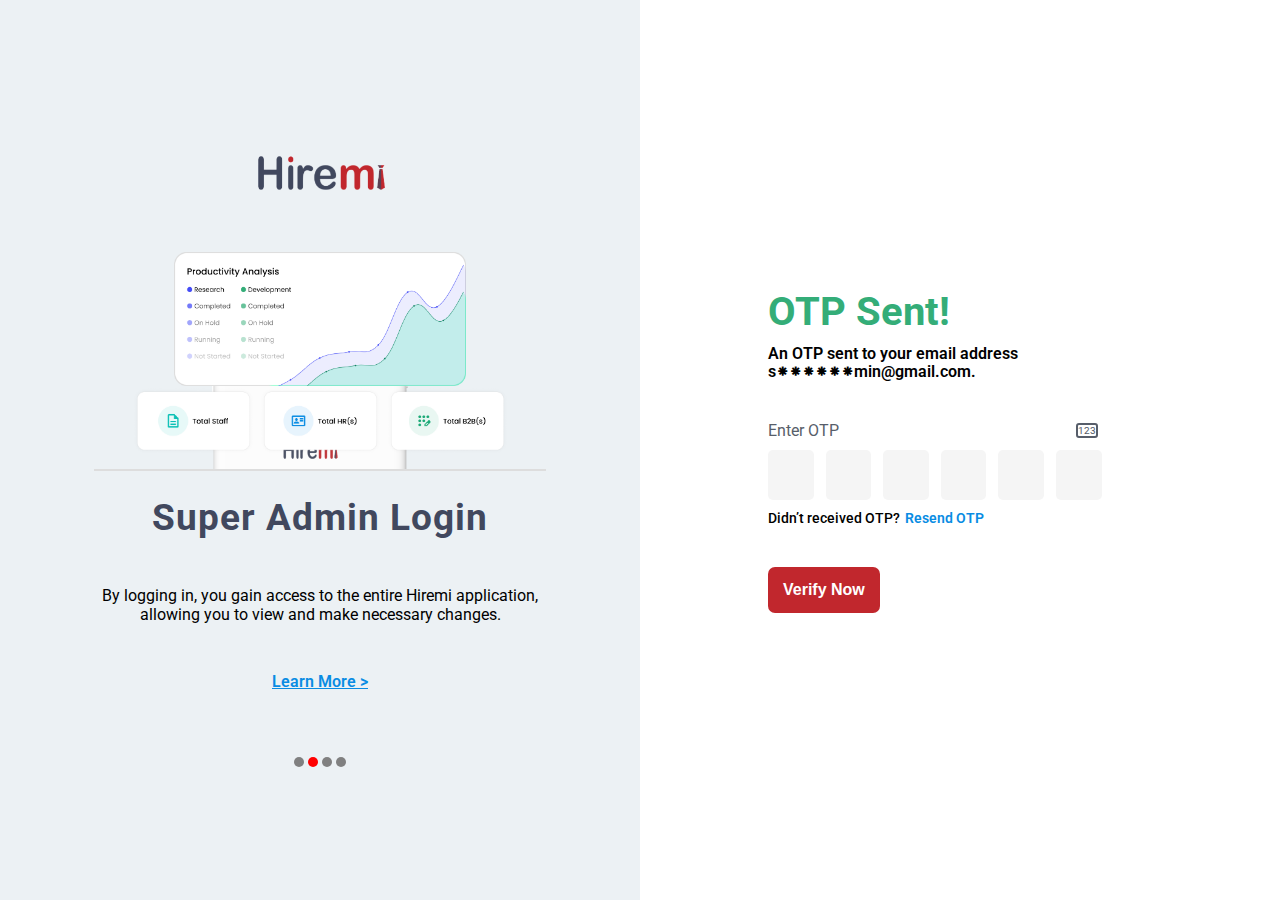
==== 02_otp page/index.html @ 41d7c72b "first commit" ====
<!DOCTYPE html>
<html lang="en">

<head>
    <meta charset="UTF-8">
    <meta name="viewport" content="width=device-width, initial-scale=1.0">
    <title>Document</title>
    <link rel="stylesheet" href="style.css">
</head>

<body>
    <section id="otp-page">
        <div class="otp-page-container">

            <div class="otp-page-img"> <!-- img -->

                <div class="otp-page-img-content">
                    <div class="company-logo">
                        <img src="images/logo.png" alt="">
                    </div>

                    <div class="info-img-container">
                        <img src="images/otp-image-main.png" alt="" id="otp-main-img">
                        <div class="img-container">
                            <img src="images/otp-img-1.png" alt="">
                            <img src="images/otp-img-2.png" alt="">
                            <img src="images/otp-img-3.png" alt="">
                        </div>
                    </div>

                    <div class="content">
                        <h1>Super Admin Login </h1>
                        <p>By logging in, you gain access to the entire Hiremi application, allowing you to view and
                            make
                            necessary changes.</p>
                        <a href="">Learn More ></a>
                    </div>


                    <div class="dot-container">
                        <div class="dot"></div>
                        <div class="dot" style="background-color: red;"></div>
                        <div class="dot"></div>
                        <div class="dot"></div>
                    </div>
                </div>

            </div>



            <div class="otp-form">
                <div class="otp-form-container">

                    <div class="otp-form-message">
                        <h1>OTP Sent!</h1>
                        <p>An OTP sent to your email address s⁕⁕⁕⁕⁕⁕min@gmail.com.</p>
                    </div>

                    <div class="otp-input-container">
                        <div class="enter-otp-text">
                            <p>Enter OTP</p> <span>123</span>
                        </div>
                        <div class="otp-input-box">
                            <span><input type="text" maxlength="1"></span>
                            <span><input type="text" maxlength="1"></span>
                            <span><input type="text" maxlength="1"></span>
                            <span><input type="text" maxlength="1"></span>
                            <span><input type="text" maxlength="1"></span>
                            <span><input type="text" maxlength="1"></span>

                        </div>
                        <div class="resend-otp-box">
                            <p>Didn’t received OTP?</p>
                            <a href="">Resend OTP</a>
                        </div>
                    </div>

                    <button id="verify-btn">Verify Now</button>

                </div>
            </div>
        </div>
    </section>

</body>

</html>
---- 02_otp page/style.css ----
@import url('https://fonts.googleapis.com/css2?family=Noto+Sans:ital,wght@0,100..900;1,100..900&family=Roboto&display=swap');

* {
    margin: 0;
    padding: 0;
    box-sizing: border-box;
}

body {
    max-width: 100vw;
}

.otp-page-container {
    width: 100%;
    height: 100vh;
    background-color: #ECF1F4;
    font-family: "Roboto", sans-serif;
    font-weight: 400;
    font-style: normal;
    display: flex;
    align-items: center;
    justify-content: space-around;

}

.otp-page-img {
    padding: 40px 40px;
    width: 50%;
    height: 100%;
    display: flex;
    flex-direction: column;
    justify-content: center;
    align-items: center;
}

.otp-page-img-content {
    width: 95%;
    height: 100%;
    background-image: url("images/mobile.png");

    background-position: center;
    background-size: contain;
    background-repeat: no-repeat;
    display: flex;
    align-items: center;
    flex-direction: column;
    justify-content: center;
    background-color: #ECF1F4;
}

.company-logo {
    padding-top: 20px;
}

.company-logo img {
    width: 130px;
}

#otp-main-img {
    width: 55%;
}

.img-container img {
    width: 123px;
}

.info-img-container {
    display: flex;
    align-items: center;
    flex-direction: column;
    justify-content: center;
    margin: 50px 0px 10px 0px;
}

.content {
    border-top: 2px solid #DDDDDD;
    width: 85%;
    height: 30%;
    display: flex;
    background-color: #ECF1F4;
    align-items: center;
    flex-direction: column;
    justify-content: space-around;
}

.content h1 {
    font-size: 2.33rem;
    color: #41485E;
    letter-spacing: 1px;
}

.content p {
    font-size: 1rem;
    text-align: center;
}

.content a {
    color: #098CE3;
    font-weight: 600;
}

.dot-container {
    width: 80%;
    display: flex;
    align-items: center;
    justify-content: center;
    padding-top: 40px;

}

.dot-container div {
    width: 10px;
    height: 10px;
    background-color: gray;
    margin: 2px 2px;
    border-radius: 50%;
    cursor: pointer;
}

.active {
    background-color: red;
}

@media screen and (max-width: 768px) {
    .otp-page-img {
        /* width: 100%; */
        height: 100%;
        border-right: none;
        border-bottom: 2px solid red;
    }

    .otp-page-img-content {
        padding: 10px;
    }

    .content h1 {
        font-size: 2rem;
    }

    .content p {
        font-size: 2rem;
    }

    .img-container img {
        width: 50%;
        max-width: 80px;
    }
}

@media screen and (max-width: 480px) {
    .content h1 {
        font-size: 1.2rem;
    }

    .content p {
        font-size: 0.9rem;
        width: 60%;
    }

    .dot-container div {
        width: 8px;
        height: 8px;
    }

    .company-logo img {
        width: 100px;
    }

    .img-container img {
        width: 30%;
        max-width: 60px;
    }
}


/* otp section css */
.otp-form {
    width: 50%;
    height: 100%;
    display: flex;
    align-items: center;
    justify-content: center;
    flex-direction: column;
    background-color: white;
    font-family: "Roboto", sans-serif;
    font-weight: 400;
    font-style: normal;
}

.otp-form-container {
    width: 60%;
    height: 55%;
    display: flex;
    flex-direction: column;
    align-items: baseline;
    justify-content: center;
}

.otp-form-message h1 {
    margin: 00px 0px 10px 0px;
    font-size: 2.5rem;
    color: #34AD78;
}

.otp-form-message p {
    font-size: 0.97rem;
    font-weight: 600;
}



.enter-otp-text {
    width: 95%;
    display: flex;
    align-items: center;
    justify-content: space-between;
    font-size: 1rem;
    margin: 0px 0px 10px 0px;
    color: #575E6A;
}

.enter-otp-text span {
    outline: 2px solid #575E6A;
    font-size: 0.6rem;
    border-radius: 1px;
}

.otp-input-container {
    margin: 40px 0px;
    max-width: 90%;
}

.otp-input-box {
    width: 100%;
    display: flex;
    align-items: center;
    justify-content: left;
    margin: 0px 0px 10px 0px;
}

.otp-input-box span {
    width: 50px;
    height: 50px;
    background-color: #F5F5F5;
    margin-right: 12px;
    display: flex;
    align-items: center;
    justify-content: center;
    border-radius: 5px;
    cursor: pointer;

}

.otp-input-box span input {
    width: 50%;
    height: 80%;
    padding-left: 5px;
    font-size: 1.8rem;
    background-color: transparent;
    outline: none;
    border: none;
    color: #34AD78;
}

.resend-otp-box {
    width: 70%;
    display: flex;
}

.resend-otp-box p {
    font-size: 0.9rem;
    font-weight: 500;
}

.resend-otp-box a {
    font-size: 0.9rem;
    color: #098CE3;
    font-weight: 600;
    margin-left: 5px;
    text-decoration: none;
}

#verify-btn {
    font-size: 1rem;
    padding: 14px 15px;
    font-weight: 600;
    background-color: #C1272D;
    color: white;
    border-radius: 7px;
    border: none;
    cursor: pointer;
    transition: background 0.2s ease-in;
}

#verify-btn:hover {
    outline: 2px solid #C1272D;
    background-color: transparent;
    color: #C1272D;
}
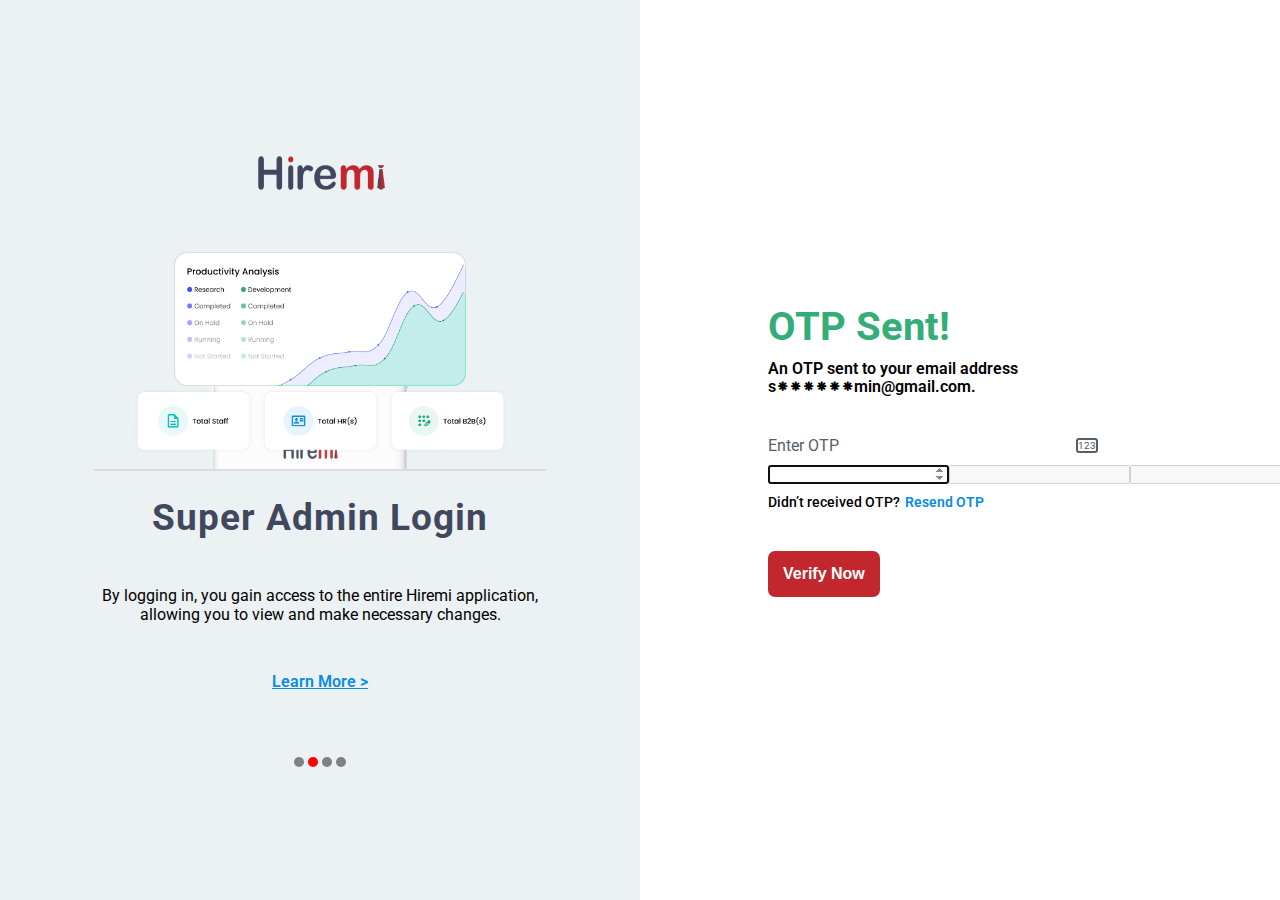
==== commit 75036602: "otp problem is solved now" ====
--- a/02_otp page/index.html
+++ b/02_otp page/index.html
@@ -62,14 +62,14 @@
                             <p>Enter OTP</p> <span>123</span>
                         </div>
                         <div class="otp-input-box">
-                            <span><input type="text" maxlength="1"></span>
-                            <span><input type="text" maxlength="1"></span>
-                            <span><input type="text" maxlength="1"></span>
-                            <span><input type="text" maxlength="1"></span>
-                            <span><input type="text" maxlength="1"></span>
-                            <span><input type="text" maxlength="1"></span>
+                            <input type="number" >
+                            <input type="number" disabled>
+                            <input type="number" disabled>
+                            <input type="number" disabled>
+                            <input type="number" disabled>
+                            <input type="number" disabled>
+                        </div>
 
-                        </div>
                         <div class="resend-otp-box">
                             <p>Didn’t received OTP?</p>
                             <a href="">Resend OTP</a>
@@ -83,6 +83,8 @@
         </div>
     </section>
 
+
+    <script src="script.js" defer></script>
 </body>
 
 </html>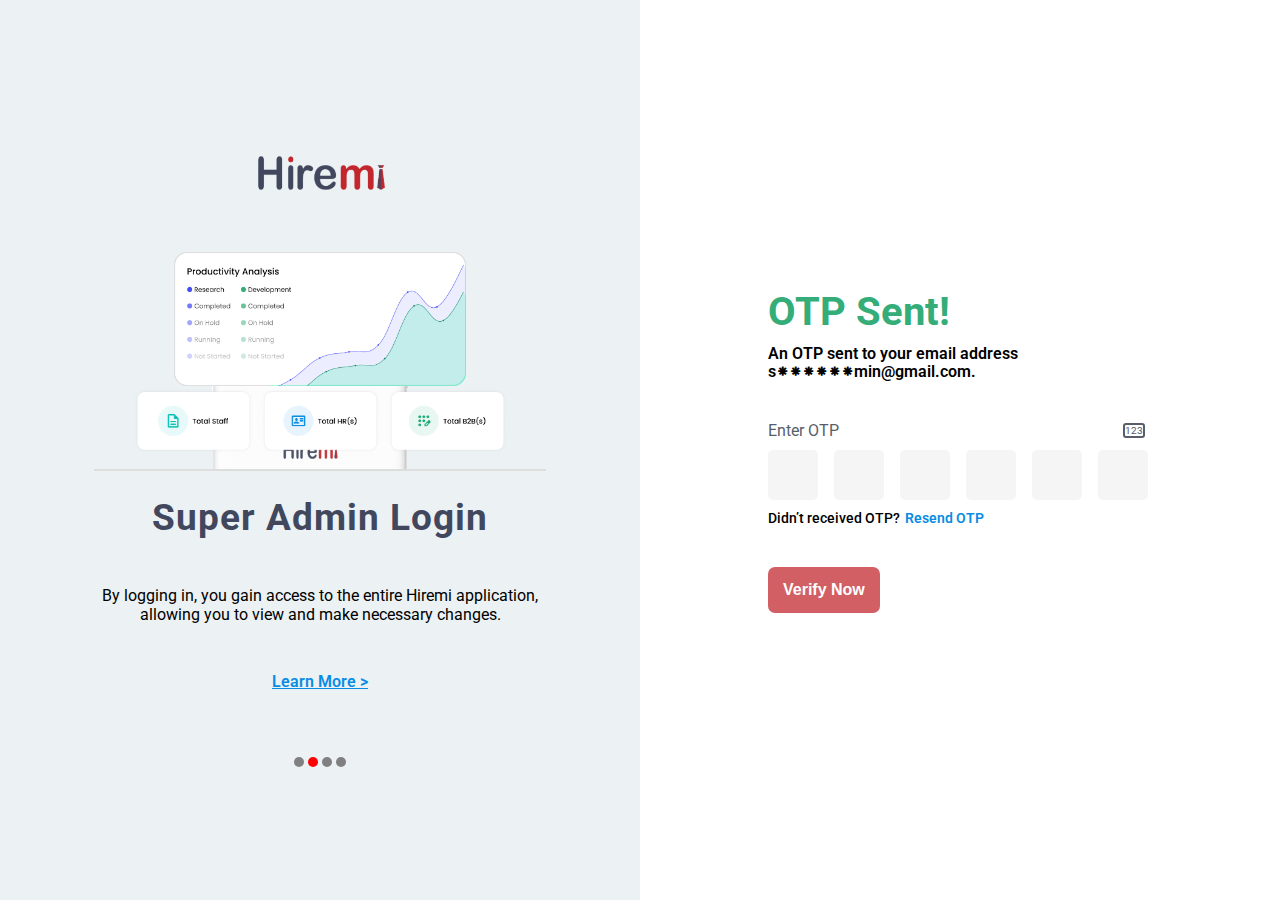
==== commit c79931bd: "dashboard is updated" ====
--- a/02_otp page/index.html
+++ b/02_otp page/index.html
@@ -62,7 +62,7 @@
                             <p>Enter OTP</p> <span>123</span>
                         </div>
                         <div class="otp-input-box">
-                            <input type="number" >
+                            <input type="number">
                             <input type="number" disabled>
                             <input type="number" disabled>
                             <input type="number" disabled>
--- a/02_otp page/style.css
+++ b/02_otp page/style.css
@@ -117,7 +117,7 @@
     cursor: pointer;
 }
 
-.active {
+.dot-container div.active {
     background-color: red;
 }
 
@@ -209,8 +209,17 @@
 
 
 
+.otp-input-container {
+    margin: 40px 0px;
+    width: 90%;
+    display: flex;
+    flex-direction: column;
+    align-items: baseline;
+}
+
+
 .enter-otp-text {
-    width: 95%;
+    width: 375px;
     display: flex;
     align-items: center;
     justify-content: space-between;
@@ -225,41 +234,33 @@
     border-radius: 1px;
 }
 
-.otp-input-container {
-    margin: 40px 0px;
-    max-width: 90%;
-}
 
 .otp-input-box {
-    width: 100%;
+    width: 90%;
     display: flex;
     align-items: center;
     justify-content: left;
+    gap: 16px;
     margin: 0px 0px 10px 0px;
 }
 
-.otp-input-box span {
+.otp-input-box input {
     width: 50px;
     height: 50px;
-    background-color: #F5F5F5;
-    margin-right: 12px;
-    display: flex;
-    align-items: center;
-    justify-content: center;
-    border-radius: 5px;
-    cursor: pointer;
-
-}
-
-.otp-input-box span input {
-    width: 50%;
-    height: 80%;
-    padding-left: 5px;
+    padding-left: 17px;
     font-size: 1.8rem;
     background-color: transparent;
     outline: none;
     border: none;
+    border-radius: 5px;
     color: #34AD78;
+    cursor: pointer;
+    background-color: #F5F5F5;
+}
+
+.otp-input-box input::-webkit-inner-spin-button,
+::-webkit-outer-spin-button {
+    display: none;
 }
 
 .resend-otp-box {
@@ -284,16 +285,33 @@
     font-size: 1rem;
     padding: 14px 15px;
     font-weight: 600;
-    background-color: #C1272D;
+    background-color: #c1272cbd;
     color: white;
     border-radius: 7px;
     border: none;
     cursor: pointer;
+    pointer-events: none;
     transition: background 0.2s ease-in;
+}
+
+#verify-btn.active {
+    background-color: #c1272c;
+    pointer-events: all;
 }
 
 #verify-btn:hover {
     outline: 2px solid #C1272D;
     background-color: transparent;
     color: #C1272D;
+}
+
+
+@media screen and (max-width: 980px) {
+    .otp-page-img {
+        display: none;
+    }
+
+    .otp-form {
+        width: 100%;
+    }
 }